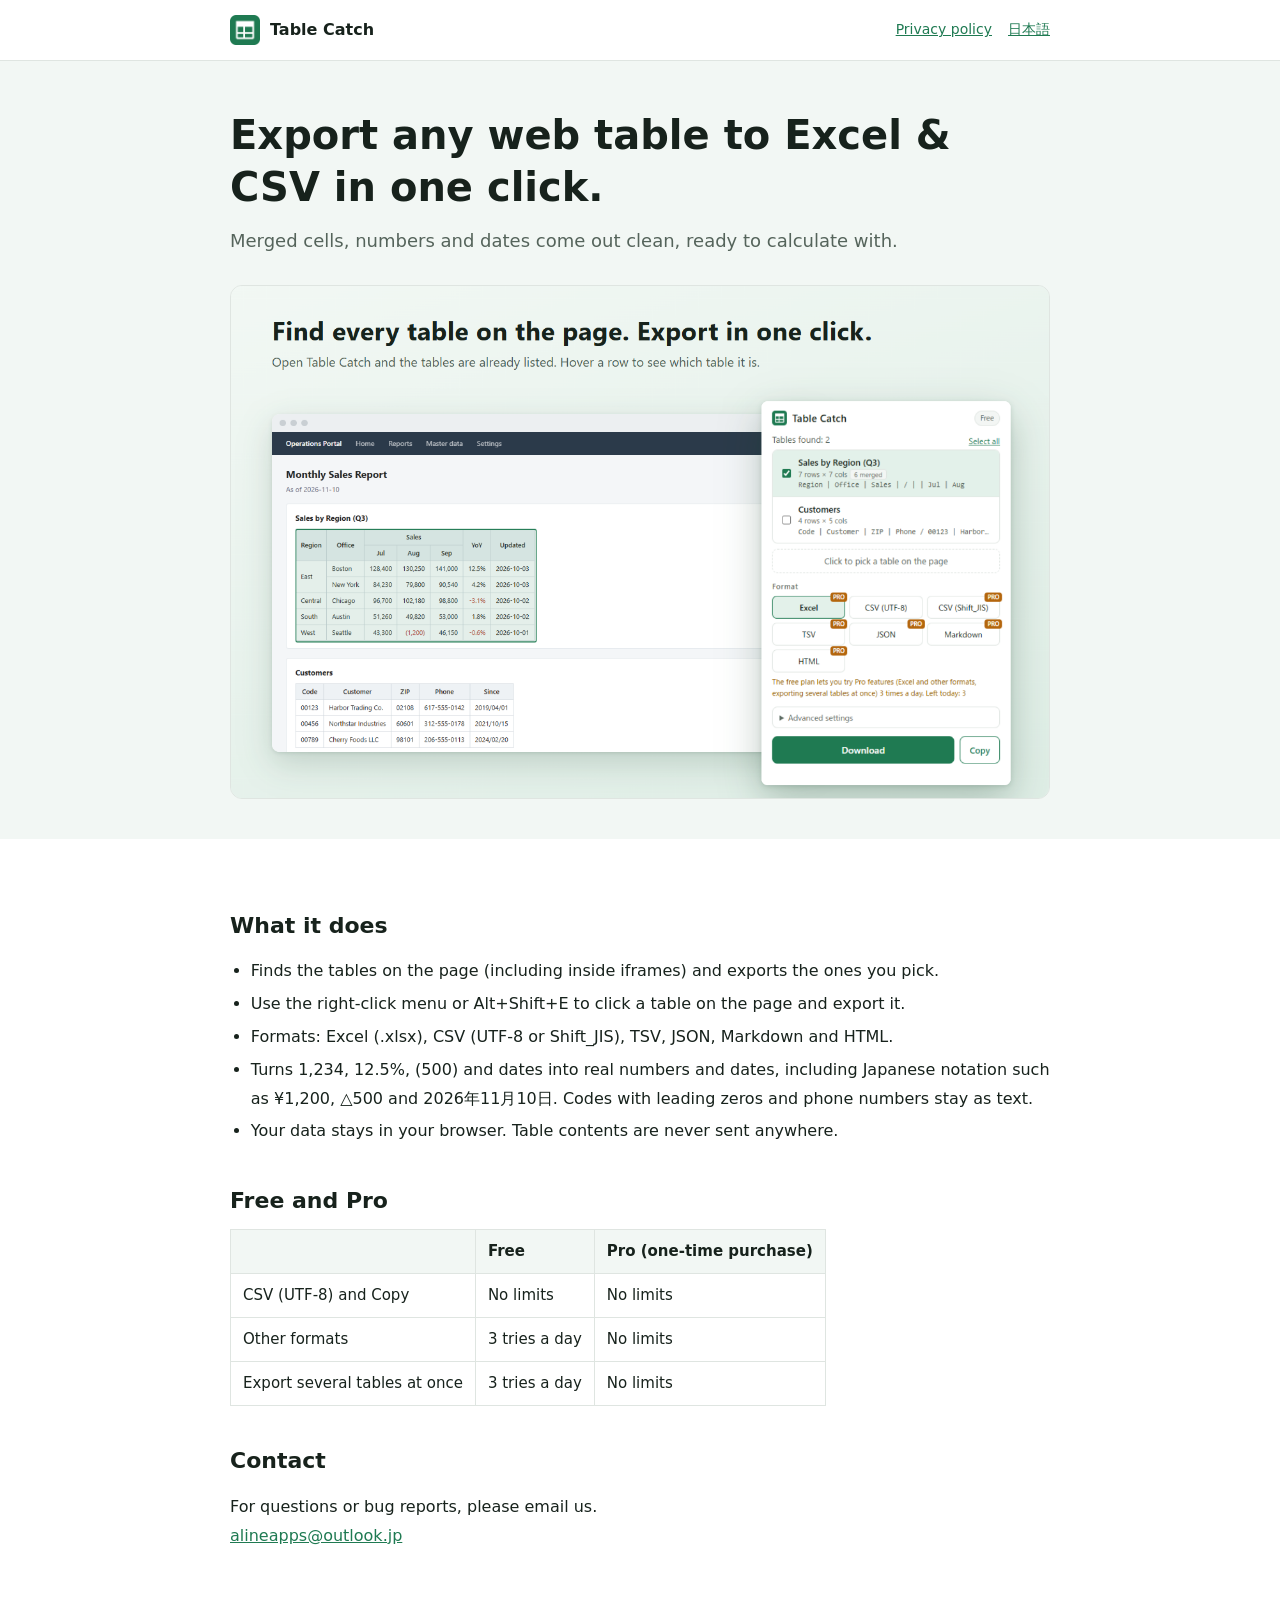
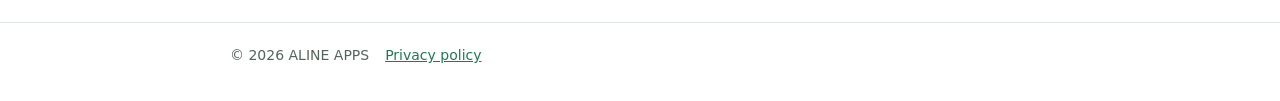
==== en.html @ 38b8e93b "Add Table Catch landing page and privacy policy Co-Authored-By: Claude Opus 5.5 <noreply@anthropic.c" ====
<!doctype html>
<html lang="en">
<head>
<meta charset="utf-8">
<meta name="viewport" content="width=device-width, initial-scale=1">
<title>Table Catch - Export Web Tables to Excel &amp; CSV</title>
<meta name="description" content="A Chrome extension that exports any web table to Excel, CSV, TSV, JSON, Markdown or HTML in one click.">
<link rel="icon" href="images/icon.png">
<link rel="alternate" hreflang="ja" href="./">
<link rel="stylesheet" href="style.css">
</head>
<body>
<header class="site"><div class="wrap">
  <a class="brand" href="en.html"><img src="images/icon.png" alt="">Table Catch</a>
  <nav><a href="privacy-en.html">Privacy policy</a><a href="./" hreflang="ja" lang="ja">日本語</a></nav>
</div></header>

<section class="hero"><div class="wrap">
  <h1>Export any web table to Excel &amp; CSV in one click.</h1>
  <p>Merged cells, numbers and dates come out clean, ready to calculate with.</p>
  <img class="shot" src="images/screenshot-en.png" width="1280" height="800" alt="The Table Catch popup listing the tables on a page">
</div></section>

<main><div class="wrap">
  <h2>What it does</h2>
  <ul>
    <li>Finds the tables on the page (including inside iframes) and exports the ones you pick.</li>
    <li>Use the right-click menu or Alt+Shift+E to click a table on the page and export it.</li>
    <li>Formats: Excel (.xlsx), CSV (UTF-8 or Shift_JIS), TSV, JSON, Markdown and HTML.</li>
    <li>Turns 1,234, 12.5%, (500) and dates into real numbers and dates, including Japanese notation such as ¥1,200, △500 and 2026年11月10日. Codes with leading zeros and phone numbers stay as text.</li>
    <li>Your data stays in your browser. Table contents are never sent anywhere.</li>
  </ul>

  <h2>Free and Pro</h2>
  <table>
    <tr><th></th><th>Free</th><th>Pro (one-time purchase)</th></tr>
    <tr><td>CSV (UTF-8) and Copy</td><td>No limits</td><td>No limits</td></tr>
    <tr><td>Other formats</td><td>3 tries a day</td><td>No limits</td></tr>
    <tr><td>Export several tables at once</td><td>3 tries a day</td><td>No limits</td></tr>
  </table>

  <h2 id="contact">Contact</h2>
  <p>For questions or bug reports, please email us.<br><a href="mailto:alineapps@outlook.jp">alineapps@outlook.jp</a></p>
</div></main>

<footer><div class="wrap"><span>© 2026 ALINE APPS</span><a href="privacy-en.html">Privacy policy</a></div></footer>
</body>
</html>
---- style.css ----
:root {
  --ink: #17221c;
  --sub: #55645b;
  --line: #dfe5e1;
  --bg: #ffffff;
  --soft: #f2f7f4;
  --accent: #1f7a52;
  color-scheme: light dark;
}
@media (prefers-color-scheme: dark) {
  :root { --ink: #e8eeea; --sub: #a3b0a8; --line: #2f3a34; --bg: #121815; --soft: #1a221e; --accent: #4cbb89; }
}
* { box-sizing: border-box; }
html { -webkit-text-size-adjust: 100%; }
body {
  margin: 0; background: var(--bg); color: var(--ink);
  font: 16px/1.8 system-ui, -apple-system, "Segoe UI", "Hiragino Sans", "Yu Gothic UI", Meiryo, sans-serif;
}
a { color: var(--accent); }
.wrap { max-width: 860px; margin: 0 auto; padding: 0 20px; }
header.site { border-bottom: 1px solid var(--line); }
header.site .wrap { display: flex; align-items: center; gap: 10px; min-height: 60px; flex-wrap: wrap; }
header.site a.brand { display: flex; align-items: center; gap: 10px; color: var(--ink); text-decoration: none; font-weight: 700; }
header.site img { width: 30px; height: 30px; }
header.site nav { margin-left: auto; display: flex; gap: 16px; font-size: 14px; }
.hero { background: var(--soft); padding: 48px 0 40px; }
.hero h1 { font-size: clamp(28px, 5vw, 40px); line-height: 1.3; margin: 0 0 12px; }
.hero p { margin: 0 0 8px; color: var(--sub); font-size: 18px; }
.hero img.shot { display: block; width: 100%; height: auto; margin-top: 28px; border-radius: 12px; border: 1px solid var(--line); }
main { padding: 32px 0 56px; }
h2 { font-size: 22px; margin: 40px 0 12px; line-height: 1.4; }
h3 { font-size: 17px; margin: 24px 0 8px; }
ul { padding-left: 1.3em; }
li { margin: 4px 0; }
table { border-collapse: collapse; width: 100%; font-size: 15px; display: block; overflow-x: auto; }
th, td { border: 1px solid var(--line); padding: 8px 12px; text-align: left; vertical-align: top; }
th { background: var(--soft); white-space: nowrap; }
.note { color: var(--sub); font-size: 14px; }
footer { border-top: 1px solid var(--line); padding: 20px 0 32px; color: var(--sub); font-size: 14px; }
footer .wrap { display: flex; gap: 16px; flex-wrap: wrap; }
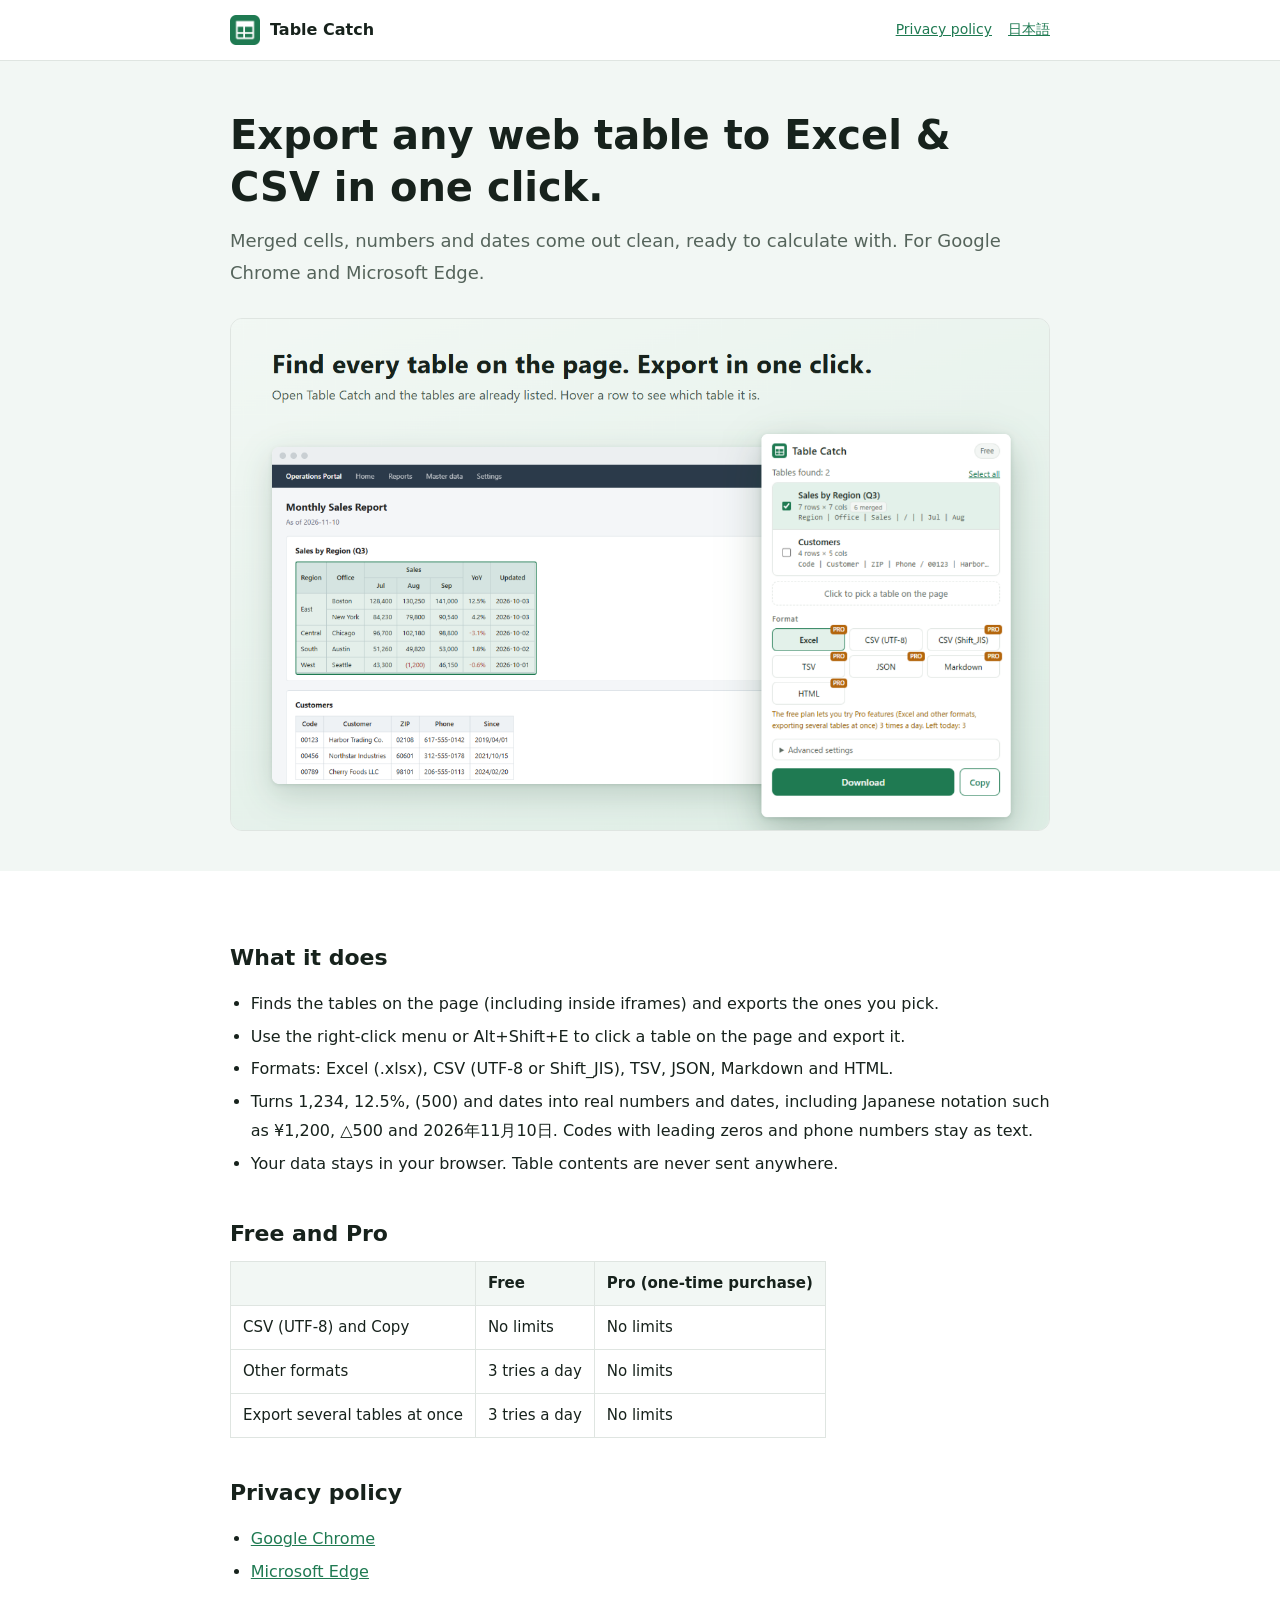
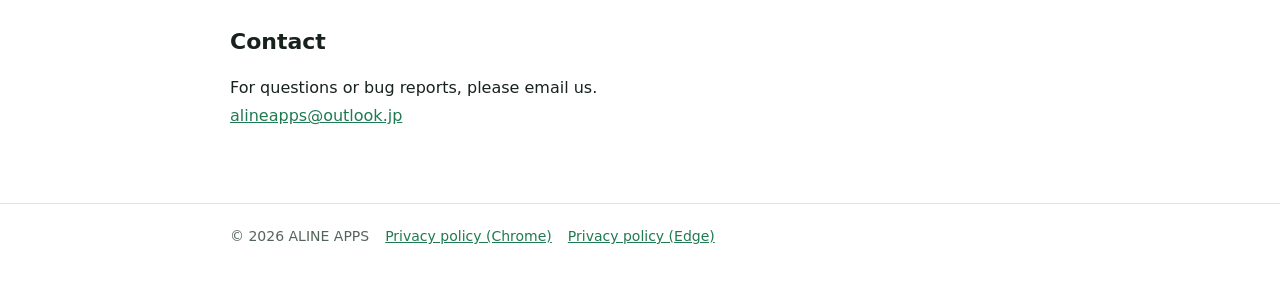
==== commit ea9dc441: "Add Microsoft Edge privacy policy and mention Edge support Edge Add-ons requires the privacy policy " ====
--- a/en.html
+++ b/en.html
@@ -4,7 +4,7 @@
 <meta charset="utf-8">
 <meta name="viewport" content="width=device-width, initial-scale=1">
 <title>Table Catch - Export Web Tables to Excel &amp; CSV</title>
-<meta name="description" content="A Chrome extension that exports any web table to Excel, CSV, TSV, JSON, Markdown or HTML in one click.">
+<meta name="description" content="A Chrome and Edge extension that exports any web table to Excel, CSV, TSV, JSON, Markdown or HTML in one click.">
 <link rel="icon" href="images/icon.png">
 <link rel="alternate" hreflang="ja" href="./">
 <link rel="stylesheet" href="style.css">
@@ -12,12 +12,12 @@
 <body>
 <header class="site"><div class="wrap">
   <a class="brand" href="en.html"><img src="images/icon.png" alt="">Table Catch</a>
-  <nav><a href="privacy-en.html">Privacy policy</a><a href="./" hreflang="ja" lang="ja">日本語</a></nav>
+  <nav><a href="#privacy">Privacy policy</a><a href="./" hreflang="ja" lang="ja">日本語</a></nav>
 </div></header>
 
 <section class="hero"><div class="wrap">
   <h1>Export any web table to Excel &amp; CSV in one click.</h1>
-  <p>Merged cells, numbers and dates come out clean, ready to calculate with.</p>
+  <p>Merged cells, numbers and dates come out clean, ready to calculate with. For Google Chrome and Microsoft Edge.</p>
   <img class="shot" src="images/screenshot-en.png" width="1280" height="800" alt="The Table Catch popup listing the tables on a page">
 </div></section>
 
@@ -39,10 +39,16 @@
     <tr><td>Export several tables at once</td><td>3 tries a day</td><td>No limits</td></tr>
   </table>
 
+  <h2 id="privacy">Privacy policy</h2>
+  <ul>
+    <li><a href="privacy-en.html">Google Chrome</a></li>
+    <li><a href="privacy-edge-en.html">Microsoft Edge</a></li>
+  </ul>
+
   <h2 id="contact">Contact</h2>
   <p>For questions or bug reports, please email us.<br><a href="mailto:alineapps@outlook.jp">alineapps@outlook.jp</a></p>
 </div></main>
 
-<footer><div class="wrap"><span>© 2026 ALINE APPS</span><a href="privacy-en.html">Privacy policy</a></div></footer>
+<footer><div class="wrap"><span>© 2026 ALINE APPS</span><a href="privacy-en.html">Privacy policy (Chrome)</a><a href="privacy-edge-en.html">Privacy policy (Edge)</a></div></footer>
 </body>
 </html>
